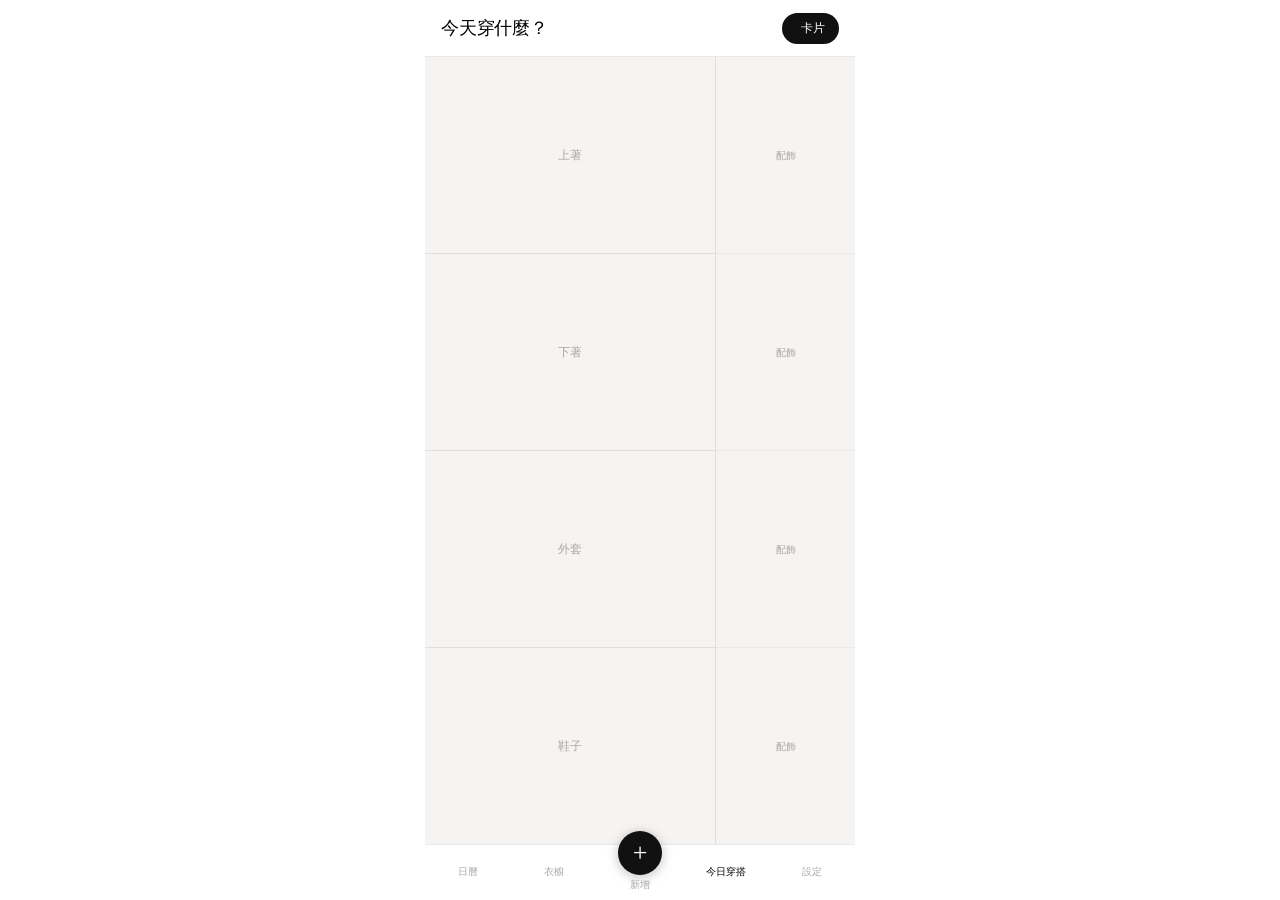
==== index.html @ 02a06970 "Add files via upload" ====
<!DOCTYPE html>
<html lang="zh-TW">
<head>
  <meta charset="UTF-8" />
  <meta name="viewport" content="width=device-width, initial-scale=1.0, maximum-scale=1.0, user-scalable=no" />
  <title>我的衣櫥</title>
  <link rel="preconnect" href="https://fonts.googleapis.com">
  <link href="https://fonts.googleapis.com/css2?family=Noto+Sans+TC:wght@400;500&display=swap" rel="stylesheet">
  <link rel="stylesheet" href="https://cdn.jsdelivr.net/npm/@tabler/icons-webfont@3.x/tabler-icons.min.css">
  <link rel="manifest" href="manifest.json">
  <meta name="apple-mobile-web-app-capable" content="yes">
  <meta name="apple-mobile-web-app-status-bar-style" content="default">
  <meta name="apple-mobile-web-app-title" content="Wardrobe">
  <link rel="apple-touch-icon" href="icon-180.png">
  <link rel="stylesheet" href="style.css">
  <link href="https://fonts.googleapis.com/css2?family=Cormorant+Garamond:ital,wght@0,300;0,400;1,300;1,400&family=Playfair+Display:wght@400;500&display=swap" rel="stylesheet">
</head>
<body>
  <div id="app">
    <div id="topbar">
      <h1 id="app-title" style="display:flex;align-items:center;gap:6px;">我的衣櫥</h1>
      <button id="card-shortcut-btn" onclick="switchTab('card')" style="background:#111;border:none;border-radius:20px;padding:7px 14px;cursor:pointer;font-size:12px;font-family:inherit;color:#fff;display:none;align-items:center;gap:5px;">
        <i class="ti ti-credit-card" style="font-size:13px;"></i>
        <span data-zh="卡片" data-en="Card">卡片</span>
      </button>

    </div>
    <div id="main">
      <div id="outfit-col">
        <div class="cat-row" id="row-top"></div>
        <div class="cat-row" id="row-bottom"></div>
        <div class="cat-row" id="row-jacket"></div>
        <div class="cat-row" id="row-shoes"></div>
      </div>
      <div id="accessory-col">
        <div class="acc-slot" id="acc-slot-0"></div>
        <div class="acc-slot" id="acc-slot-1"></div>
        <div class="acc-slot" id="acc-slot-2"></div>
        <div class="acc-slot" id="acc-slot-3"></div>
      </div>
    </div>
    <!-- Search overlay -->
    <div id="search-overlay" style="display:none;position:absolute;top:57px;left:0;right:0;bottom:0;background:var(--bg);z-index:20;flex-direction:column;">
      <div style="padding:12px 16px;border-bottom:0.5px solid var(--border);flex-shrink:0;display:flex;gap:8px;align-items:center;">
        <input id="search-input" type="text" placeholder="搜尋標籤、品牌、季節..." oninput="doSearch(this.value)"
          style="flex:1;padding:9px 14px;border-radius:10px;border:0.5px solid var(--border-strong);background:var(--surface2);color:var(--text-primary);font-size:14px;font-family:inherit;outline:none;">
        <button onclick="closeSearch()" style="background:none;border:none;font-size:14px;color:var(--text-secondary);cursor:pointer;font-family:inherit;">取消</button>
      </div>
      <div id="search-results" style="flex:1;overflow-y:auto;padding:12px;"></div>
    </div>

    <!-- Calendar view -->
    <div id="calendar-view" style="display:none;position:absolute;top:57px;left:0;right:0;bottom:0;background:var(--bg);z-index:5;overflow-y:auto;padding:16px;">
      <div id="calendar-content"></div>
    </div>

    <!-- Settings view -->
    <div id="settings-view" style="display:none;position:absolute;top:57px;left:0;right:0;bottom:0;background:var(--bg);z-index:5;overflow-y:auto;">
      <div id="settings-content"></div>
    </div>

    <!-- Card view - inside app like closet-view -->
    <div id="card-view" style="display:none;position:absolute;top:57px;left:0;right:0;bottom:0;background:var(--bg);z-index:5;flex-direction:column;overflow-y:auto;">
      <div id="card-step-pick" style="padding:16px;">
        <p style="font-size:13px;color:var(--text-secondary);margin-bottom:16px;" id="ootd-subtitle" data-zh="選擇卡片風格" data-en="Choose a card style">選擇卡片風格</p>
        <div style="display:flex;flex-direction:column;gap:10px;">
          <button class="tmpl-btn" onclick="ootdPickTemplate(1)">
            <div class="tmpl-thumb"><svg viewBox="0 0 38 48" fill="none"><rect x="1" y="1" width="36" height="30" rx="2" fill="#e8e7e5" stroke="#d3d1c7" stroke-width="0.5"/><rect x="1" y="33" width="17" height="10" rx="1" fill="#e8e7e5" stroke="#d3d1c7" stroke-width="0.5"/><rect x="20" y="33" width="17" height="10" rx="1" fill="#e8e7e5" stroke="#d3d1c7" stroke-width="0.5"/><rect x="1" y="44" width="36" height="3" rx="1" fill="#d3d1c7"/></svg></div>
            <div class="tmpl-info"><strong>Card 01 — Story</strong><span id="tmpl-desc-1" data-zh="大圖 + 四格單品 + 文字" data-en="Big photo + 4 items + text">大圖 + 四格單品 + 文字</span></div>
          </button>
          <button class="tmpl-btn" onclick="ootdPickTemplate(2)">
            <div class="tmpl-thumb"><svg viewBox="0 0 38 48" fill="none"><rect x="1" y="1" width="17" height="21" rx="2" fill="#e8e7e5" stroke="#d3d1c7" stroke-width="0.5"/><rect x="20" y="1" width="17" height="21" rx="2" fill="#e8e7e5" stroke="#d3d1c7" stroke-width="0.5"/><rect x="1" y="24" width="17" height="21" rx="2" fill="#e8e7e5" stroke="#d3d1c7" stroke-width="0.5"/><rect x="20" y="24" width="17" height="21" rx="2" fill="#e8e7e5" stroke="#d3d1c7" stroke-width="0.5"/><rect x="1" y="44" width="36" height="3" rx="1" fill="#d3d1c7"/></svg></div>
            <div class="tmpl-info"><strong>Card 02 — Grid</strong><span id="tmpl-desc-2" data-zh="四格照片 + 文字" data-en="4 photos + text">四格照片 + 文字</span></div>
          </button>
          <button class="tmpl-btn" onclick="ootdPickTemplate(3)">
            <div class="tmpl-thumb"><svg viewBox="0 0 38 48" fill="none"><rect x="1" y="1" width="15" height="10" rx="1" fill="#e8e7e5" stroke="#d3d1c7" stroke-width="0.5"/><rect x="1" y="13" width="15" height="10" rx="1" fill="#e8e7e5" stroke="#d3d1c7" stroke-width="0.5"/><rect x="1" y="25" width="15" height="10" rx="1" fill="#e8e7e5" stroke="#d3d1c7" stroke-width="0.5"/><rect x="1" y="37" width="15" height="10" rx="1" fill="#e8e7e5" stroke="#d3d1c7" stroke-width="0.5"/><rect x="18" y="1" width="19" height="46" rx="2" fill="#e8e7e5" stroke="#d3d1c7" stroke-width="0.5"/></svg></div>
            <div class="tmpl-info"><strong>Card 03 — Split</strong><span id="tmpl-desc-3" data-zh="左欄單品 + 右欄 OOTD 照" data-en="Items left + OOTD photo right">左欄單品 + 右欄 OOTD 照</span></div>
          </button>
        </div>
      </div>
      <div id="card-step-edit" style="display:none;flex:1;flex-direction:column;height:100%;">
        <div style="display:flex;align-items:center;justify-content:space-between;padding:10px 16px;border-bottom:0.5px solid var(--border);flex-shrink:0;background:var(--surface);">
          <button onclick="ootdBackToPick()" id="ootd-back-btn" style="background:none;border:0.5px solid var(--border-strong);border-radius:var(--radius);padding:6px 12px;cursor:pointer;font-size:13px;font-family:inherit;color:var(--text);" data-zh="← 返回" data-en="← Back">← 返回</button>
          <span id="ootd-edit-title" style="font-size:14px;font-weight:500;"></span>
          <button onclick="ootdSave()" id="ootd-save-btn" style="background:var(--text);color:var(--bg);border:none;border-radius:var(--radius);padding:6px 14px;cursor:pointer;font-size:13px;font-family:inherit;" data-zh="儲存" data-en="Save">儲存</button>
        </div>
        <div style="flex:1;overflow-y:auto;padding:16px;display:flex;justify-content:center;align-items:flex-start;">
          <div id="ootd-card" style="width:100%;max-width:320px;aspect-ratio:4/5;position:relative;border-radius:16px;overflow:hidden;background:#fff;box-shadow:0 2px 20px rgba(0,0,0,.12);"></div>
        </div>
      </div>
    </div>
  </div>
  <div id="bottombar">
    <button class="nav-tab" id="tab-calendar" onclick="switchTab('calendar')">
      <i class="ti ti-calendar" aria-hidden="true"></i>
      <span data-zh="日曆" data-en="Calendar">日曆</span>
    </button>
    <button class="nav-tab" id="tab-wardrobe" onclick="switchTab('wardrobe')">
      <i class="ti ti-hanger" aria-hidden="true"></i>
      <span data-zh="衣櫥" data-en="Wardrobe">衣櫥</span>
    </button>
    <button class="nav-tab nav-tab-add" id="tab-add" onclick="openUpload()">
      <div class="nav-add-circle">+</div>
      <span data-zh="新增" data-en="Add">新增</span>
    </button>
    <button class="nav-tab active" id="tab-ootd" onclick="switchTab('ootd')">
      <i class="ti ti-polaroid" aria-hidden="true"></i>
      <span data-zh="今日穿搭" data-en="OOTD">今日穿搭</span>
    </button>
    <button class="nav-tab" id="tab-settings" onclick="switchTab('settings')">
      <i class="ti ti-user-circle" aria-hidden="true"></i>
      <span data-zh="設定" data-en="Settings">設定</span>
    </button>
  </div>

  <div class="modal-back" id="upload-modal">
    <div class="modal-sheet">
      <h2>新增衣物</h2>
      <div class="upload-cats">
        <button class="upload-cat-btn" data-cat="accessory" onclick="selectCat(this)"><i class="ti ti-diamond"></i> 配飾</button>
        <button class="upload-cat-btn" data-cat="jacket" onclick="selectCat(this)"><i class="ti ti-coat"></i> 外套</button>
        <button class="upload-cat-btn" data-cat="top" onclick="selectCat(this)"><i class="ti ti-shirt"></i> 上著</button>
        <button class="upload-cat-btn" data-cat="bottom" onclick="selectCat(this)"><i class="ti ti-layout-bottombar"></i> 下著</button>
        <button class="upload-cat-btn full" data-cat="shoes" onclick="selectCat(this)"><i class="ti ti-shoe"></i> 鞋子</button>
      </div>
      <input type="file" id="file-input" accept="image/*" onchange="handleFile(event)">
      <div class="modal-actions">
        <button onclick="closeUpload()">取消</button>
        <button class="confirm-btn" onclick="triggerFile()"><i class="ti ti-upload"></i> 選擇照片</button>
      </div>
    </div>
  </div>

  <div id="card-modal">
    <div id="item-card">
      <div class="card-img-wrap">
        <button class="card-close" onclick="closeCard()" style="font-size:16px;font-weight:400;line-height:1;">&#x2715;</button>
        <img id="card-img" src="" alt="">
      </div>
      <div class="card-body">
        <div class="card-row"><span class="card-label" data-zh="分類" data-en="Category">分類</span><span class="card-val" id="cf-category" style="color:var(--text-muted);font-size:13px;">AI 辨識中...</span></div>
        <div class="card-row"><span class="card-label" data-zh="新增日期" data-en="Date Added">新增日期</span><span class="card-val" id="cf-date"></span></div>
        <div class="card-row" id="season-row">
          <span class="card-label" data-zh="季節" data-en="Season">季節</span>
          <div id="season-chips" style="display:flex;flex-wrap:wrap;gap:5px;justify-content:flex-end;flex:1;margin-left:8px;"></div>
        </div>
        <div class="card-row">
          <span class="card-label" data-zh="品牌" data-en="Brand">品牌</span>
          <button id="brand-btn" onclick="openBrandPicker()" style="font-size:14px;color:var(--text-primary);background:var(--surface2);border:0.5px solid var(--border-strong);border-radius:6px;padding:5px 10px;cursor:pointer;font-family:inherit;max-width:160px;overflow:hidden;text-overflow:ellipsis;white-space:nowrap;">
            <span id="cf-brand-val">選擇品牌</span>
          </button>
        </div>
        <div class="card-row" id="size-row">
          <span class="card-label" data-zh="尺寸" data-en="Size">尺寸</span>
          <div id="size-selector"></div>
        </div>
        <div class="card-row" id="tags-row">
          <span class="card-label" data-zh="標籤" data-en="Tags">標籤</span>
          <div id="tags-area" style="flex:1;margin-left:8px;display:flex;flex-direction:column;align-items:flex-end;gap:6px;"></div>
        </div>
      </div>
      <button class="card-save-btn" onclick="saveCard()">儲存</button>
      <button id="card-delete-btn" onclick="deleteFromCard()" style="display:none;width:100%;padding:13px;border:none;background:none;color:#d64242;font-size:14px;font-family:inherit;cursor:pointer;margin-top:4px;" data-zh="刪除衣物" data-en="Delete Item">刪除衣物</button>
    </div>
  </div>

  <div id="closet-view">
    <div id="closet-tabs"></div>
    <div id="closet-content"></div>
  </div>



  <input type="file" id="ootd-file-input" accept="image/*" style="display:none;">
  <script src="https://cdnjs.cloudflare.com/ajax/libs/html2canvas/1.4.1/html2canvas.min.js"></script>
  <script src="db.js"></script>
  <script src="app.js"></script>
  <script src="ootd.js"></script>
  <script src="calendar.js"></script>
  <script src="settings.js"></script>
</body>
</html>
---- style.css ----
*, *::before, *::after {
  box-sizing: border-box;
  margin: 0;
  padding: 0;
  -webkit-tap-highlight-color: transparent;
}

:root {
  --bg: #f5f4f2;
  --surface: #ffffff;
  --surface2: #f0efed;
  --border: rgba(0,0,0,0.09);
  --border-strong: rgba(0,0,0,0.16);
  --text: #1a1917;
  --text-secondary: #6b6a67;
  --text-muted: #a8a7a4;
  --radius: 10px;
}


}

html, body { height: 100%; width: 100%; overflow: hidden; font-family: 'Noto Sans TC', -apple-system, BlinkMacSystemFont, sans-serif; background: var(--bg); color: var(--text); }

#app { display: flex; flex-direction: column; height: calc(100dvh - 56px); max-width: 430px; margin: 0 auto; background: var(--bg); overflow: hidden; position: relative; }

#topbar { display: flex; align-items: center; justify-content: space-between; padding: 0 16px; height: 57px; box-sizing: border-box; background: var(--surface); border-bottom: 0.5px solid var(--border); flex-shrink: 0; position: relative; z-index: 20; }
#topbar h1 { font-size: 18px; font-weight: 500; letter-spacing: -0.01em; }

.tabs { display: flex; background: var(--surface2); border-radius: 20px; padding: 3px; gap: 2px; }
.tabs button { font-size: 13px; font-family: inherit; padding: 5px 14px; border-radius: 17px; border: none; background: transparent; color: var(--text-secondary); cursor: pointer; transition: all .18s; }
.tabs button.active { background: var(--surface); color: var(--text); }

#main { display: flex; flex: 1; overflow: visible; min-height: 0; clip-path: none; }
#outfit-col { flex: 1; display: flex; flex-direction: column; overflow: hidden; min-width: 0; }

.cat-row { flex: 1; display: flex; align-items: center; position: relative; border-bottom: 0.5px solid var(--border); min-height: 0; }
.cat-row:last-child { border-bottom: none; }

.slider-wrap { flex: 1; overflow: hidden; position: relative; height: 100%; }
.slider-track { display: flex; height: 100%; will-change: transform; transition: transform .3s cubic-bezier(0.25, 0.46, 0.45, 0.94); }
.slide { flex-shrink: 0; width: 100%; height: 100%; display: flex; align-items: center; justify-content: center; position: relative; }
.item-img {
  max-height: 82%;
  max-width: 82%;
  object-fit: contain;
  border-radius: 12px;
  background: var(--surface);
  box-shadow: 0 2px 12px rgba(0,0,0,0.10), 0 1px 3px rgba(0,0,0,0.06);
  padding: 6px;
}

.empty-slot { display: flex; flex-direction: column; align-items: center; gap: 5px; pointer-events: none; user-select: none; }
.empty-slot span { font-size: 14px; font-weight: 500; color: var(--text-secondary); }
.empty-slot small { font-size: 11px; color: var(--text-muted); }

.nav-btn { position: absolute; top: 50%; transform: translateY(-50%); background: var(--surface); border: 0.5px solid var(--border-strong); border-radius: 50%; width: 28px; height: 28px; display: flex; align-items: center; justify-content: center; cursor: pointer; z-index: 2; color: var(--text); font-size: 14px; }
.nav-btn.left { left: 5px; } .nav-btn.right { right: 5px; }
.nav-btn:active { opacity: .6; }
.nav-btn.hidden { opacity: 0; pointer-events: none; }

.dot-row { position: absolute; bottom: 5px; left: 50%; transform: translateX(-50%); display: flex; gap: 4px; }
.dot { width: 5px; height: 5px; border-radius: 50%; background: var(--border-strong); transition: background .18s; }
.dot.active { background: var(--text); }

.delete-btn { position: absolute; top: 6px; right: 6px; background: var(--surface); border: 0.5px solid var(--border); border-radius: 50%; width: 26px; height: 26px; display: flex; align-items: center; justify-content: center; cursor: pointer; color: var(--text-secondary); font-size: 13px; opacity: 0; transition: opacity .15s; }
.slide:hover .delete-btn { opacity: 1; }
@media (hover: none) { .delete-btn { opacity: 0.7; } }

/* ── Accessory column ── */
#accessory-col { width: 33vw; max-width: 140px; display: flex; flex-direction: column; border-left: 0.5px solid var(--border); flex-shrink: 0; overflow: hidden; }
.acc-slot { flex: 1; position: relative; display: flex; align-items: center; justify-content: center; overflow: hidden; min-height: 0; }
.acc-slot + .acc-slot { border-top: 0.5px solid rgba(0,0,0,0.04); }
.acc-slot img {
  max-width: 82%;
  max-height: 82%;
  object-fit: contain;
  border-radius: 8px;
  background: var(--surface);
  box-shadow: 0 2px 8px rgba(0,0,0,0.09), 0 1px 2px rgba(0,0,0,0.05);
  padding: 4px;
}
.acc-slot.browse { cursor: pointer; }
.acc-slot .acc-empty { font-size: 10px; color: var(--text-muted); text-align: center; line-height: 1.5; padding: 4px; user-select: none; }
.acc-slot .acc-del { position: absolute; top: 3px; right: 3px; background: rgba(0,0,0,.45); border: none; border-radius: 50%; width: 22px; height: 22px; display: flex; align-items: center; justify-content: center; cursor: pointer; color: #fff; font-size: 11px; z-index: 10; }
.acc-browse-track { display: flex; height: 100%; width: 100%; transition: transform .3s cubic-bezier(0.25, 0.46, 0.45, 0.94); }
.acc-browse-slide { flex-shrink: 0; width: 100%; height: 100%; display: flex; align-items: center; justify-content: center; }
.acc-dots { position: absolute; bottom: 3px; left: 50%; transform: translateX(-50%); display: flex; gap: 3px; }
.acc-dot { width: 4px; height: 4px; border-radius: 50%; background: rgba(0,0,0,0.18); transition: all .18s; }
.acc-dot.active { background: #111111; width: 5px; height: 5px; }

#bottombar { background: var(--surface); border-top: 0.5px solid var(--border); padding: 10px 16px 10px; display: flex; justify-content: flex-end; align-items: center; flex-shrink: 0; }
#bottombar .upload-btn { font-size: 13px; font-family: inherit; padding: 8px 16px; border-radius: var(--radius); border: none; background: var(--text); color: var(--bg); cursor: pointer; display: flex; align-items: center; gap: 6px; }
#bottombar .upload-btn:active { opacity: .7; }

.processing-overlay { position: absolute; inset: 0; background: rgba(0,0,0,.3); display: flex; align-items: center; justify-content: center; z-index: 5; }
.processing-overlay span { color: #fff; font-size: 13px; background: rgba(0,0,0,.65); padding: 7px 16px; border-radius: 20px; }

/* ── Cat select modal ── */
.modal-back { position: fixed; inset: 0; background: rgba(0,0,0,.45); display: flex; align-items: flex-end; z-index: 200; opacity: 0; pointer-events: none; transition: opacity .2s; }
.modal-back.open { opacity: 1; pointer-events: all; }
.modal-sheet { background: var(--surface); border-radius: 20px 20px 0 0; width: 100%; padding: 20px 16px; padding-bottom: max(24px, env(safe-area-inset-bottom)); transform: translateY(16px); transition: transform .2s; }
.modal-back.open .modal-sheet { transform: translateY(0); }
.modal-sheet h2 { font-size: 16px; font-weight: 500; margin-bottom: 16px; }
.upload-cats { display: grid; grid-template-columns: 1fr 1fr; gap: 8px; margin-bottom: 16px; }
.upload-cat-btn { padding: 11px 10px; border-radius: var(--radius); border: 0.5px solid var(--border-strong); background: transparent; color: var(--text); font-size: 14px; font-family: inherit; cursor: pointer; text-align: left; display: flex; align-items: center; gap: 8px; transition: all .15s; }
.upload-cat-btn.full { grid-column: span 2; }
.upload-cat-btn.selected { border-color: var(--text); background: var(--surface2); }
.modal-actions { display: flex; gap: 8px; }
.modal-actions button { flex: 1; padding: 11px; border-radius: var(--radius); border: 0.5px solid var(--border-strong); font-size: 14px; font-family: inherit; cursor: pointer; background: transparent; color: var(--text); }
.modal-actions .confirm-btn { background: var(--text); color: var(--bg); border-color: transparent; display: flex; align-items: center; justify-content: center; gap: 6px; }
#file-input { display: none; }

/* ── Item card modal ── */
#card-modal { position: fixed; inset: 0; background: rgba(0,0,0,.5); display: flex; align-items: center; justify-content: center; z-index: 200; opacity: 0; pointer-events: none; transition: opacity .2s; padding: 20px; }
#card-modal.open { opacity: 1; pointer-events: all; }
#item-card { background: var(--surface); border-radius: 16px; width: 100%; max-height: 85dvh; overflow-y: auto; display: flex; flex-direction: column; }
.card-img-wrap { width: 100%; flex-shrink: 0; height: 220px; background: var(--surface2); border-radius: 16px 16px 0 0; display: flex; align-items: center; justify-content: center; overflow: hidden; position: relative; }
.card-img-wrap img { max-height: 95%; max-width: 95%; object-fit: contain; }
.card-close { position: absolute; top: 10px; right: 10px; background: rgba(0,0,0,.35); border: none; border-radius: 50%; width: 28px; height: 28px; display: flex; align-items: center; justify-content: center; cursor: pointer; color: #fff; font-size: 14px; }
.card-body { padding: 4px 16px; }
.card-row { display: flex; align-items: center; justify-content: space-between; padding: 13px 0; border-bottom: 0.5px solid var(--border); }
.card-row:last-child { border-bottom: none; }
.card-label { font-size: 14px; color: var(--text-secondary); flex-shrink: 0; }
.card-val { font-size: 14px; color: var(--text); text-align: right; }
.card-input { font-size: 14px; color: var(--text); text-align: right; flex: 1; margin-left: 12px; border: none; background: transparent; outline: none; font-family: inherit; }
.card-input::placeholder { color: var(--text-muted); }
.card-select-wrap { position: relative; display: flex; align-items: center; justify-content: flex-end; flex: 1; margin-left: 12px; }
.card-select-btn { font-size: 14px; color: var(--text); background: var(--surface2); border: 0.5px solid var(--border-strong); border-radius: 6px; padding: 5px 10px; cursor: pointer; font-family: inherit; display: flex; align-items: center; gap: 5px; }
.card-dropdown { position: fixed; background: var(--surface); border: 0.5px solid var(--border-strong); border-radius: 10px; overflow-y: auto; max-height: 220px; z-index: 300; min-width: 140px; display: none; box-shadow: 0 4px 16px rgba(0,0,0,.15); overscroll-behavior: contain; -webkit-overflow-scrolling: touch; }
.card-dropdown.show { display: block; }
.card-dropdown button { display: block; width: 100%; padding: 11px 14px; font-size: 14px; font-family: inherit; text-align: left; border: none; background: transparent; color: var(--text); cursor: pointer; }
.card-dropdown button:hover { background: var(--surface2); }
.card-save-btn { margin: 12px 16px 16px; padding: 13px; border-radius: var(--radius); border: none; background: var(--text); color: var(--bg); font-size: 14px; font-family: inherit; cursor: pointer; }
.card-save-btn:active { opacity: .7; }

/* ── Closet view ── */

.closet-section { margin-bottom: 20px; }
.closet-section h3 { font-size: 12px; font-weight: 500; color: var(--text-secondary); letter-spacing: .05em; margin-bottom: 10px; }
.closet-grid { display: grid; grid-template-columns: repeat(3, 1fr); gap: 8px; }
.closet-item { aspect-ratio: 1; border-radius: var(--radius); overflow: visible; background: var(--surface); border: 0.5px solid var(--border); position: relative; cursor: pointer; }
.closet-item img { width: 100%; height: 100%; object-fit: contain; padding: 6px; border-radius: var(--radius); }
.closet-item .del { position: absolute; top: 4px; right: 4px; background: rgba(0,0,0,.55); border: none; border-radius: 50%; width: 22px; height: 22px; display: flex; align-items: center; justify-content: center; cursor: pointer; color: #fff; font-size: 11px; opacity: 0; transition: opacity .15s; }
.closet-item:hover .del { opacity: 1; }
@media (hover: none) { .closet-item .del { opacity: 0.8; } }
.closet-empty { font-size: 13px; color: var(--text-muted); }

/* ── Three-dot menu ── */
.item-menu-wrap { position: absolute; top: 6px; right: 6px; z-index: 20; }
.item-menu-btn { width: 28px; height: 28px; border-radius: 50%; background: rgba(0,0,0,.40); border: none; display: flex; align-items: center; justify-content: center; cursor: pointer; color: #fff; font-size: 11px; letter-spacing: 1px; padding: 0; }
.item-menu-btn:active { opacity: .7; }
.item-dropdown { position: absolute; top: 30px; right: 0; background: var(--surface); border: 0.5px solid var(--border-strong); border-radius: 10px; overflow: hidden; min-width: 130px; display: none; box-shadow: 0 4px 16px rgba(0,0,0,.14); }
.item-dropdown.show { display: block; }
.item-dropdown button { display: flex; align-items: center; gap: 8px; width: 100%; padding: 11px 14px; font-size: 14px; font-family: inherit; border: none; background: transparent; color: var(--text); cursor: pointer; text-align: left; }
.item-dropdown button:hover { background: var(--surface2); }
.item-dropdown hr { border: none; border-top: 0.5px solid var(--border); margin: 0; }
.item-dropdown .del-opt { color: #d64242; }
.item-dropdown .del-opt:hover { background: #fff0f0; }

/* ── Closet tabs ── */
#closet-view { display: none; position: absolute; top: 57px; left: 0; right: 0; bottom: 0; background: var(--bg); z-index: 5; flex-direction: column; overflow-y: auto; }
#closet-tabs { display: flex; gap: 6px; padding: 10px 12px; overflow-x: auto; flex-shrink: 0; border-bottom: 0.5px solid var(--border); background: var(--surface); }
#closet-tabs::-webkit-scrollbar { display: none; }
.closet-tab { padding: 6px 14px; border-radius: 20px; border: 0.5px solid var(--border-strong); background: transparent; color: var(--text-secondary); font-size: 13px; font-family: inherit; cursor: pointer; white-space: nowrap; flex-shrink: 0; transition: all .15s; }
.closet-tab.active { background: var(--text); color: var(--bg); border-color: transparent; }
#closet-content { flex: 1; overflow-y: visible; padding: 12px; padding-bottom: 20px; }
.closet-cat-label { font-size: 12px; font-weight: 500; color: var(--text-secondary); letter-spacing: .05em; margin: 0 0 8px; }
.closet-grid { display: grid; grid-template-columns: repeat(3, 1fr); gap: 8px; margin-bottom: 16px; }
.closet-item { aspect-ratio: 1; border-radius: var(--radius); overflow: visible; background: var(--surface); border: 0.5px solid var(--border); position: relative; cursor: pointer; }
.closet-item img { width: 100%; height: 100%; object-fit: contain; padding: 6px; border-radius: var(--radius); }
.closet-item .del { position: absolute; top: 4px; right: 4px; background: rgba(0,0,0,.55); border: none; border-radius: 50%; width: 22px; height: 22px; display: flex; align-items: center; justify-content: center; cursor: pointer; color: #fff; font-size: 11px; opacity: 0; transition: opacity .15s; }
.closet-item:hover .del { opacity: 1; }
@media (hover: none) { .closet-item .del { opacity: 0.8; } }
.closet-empty { font-size: 14px; color: var(--text-muted); padding: 30px 0; text-align: center; }

/* ── Settings ── */
.settings-row { display: flex; align-items: center; justify-content: space-between; padding: 16px 0; border-bottom: 0.5px solid var(--border); }
.settings-label { display: flex; align-items: center; gap: 10px; font-size: 15px; color: var(--text); }

/* Toggle switch */
.toggle-btn { width: 51px; height: 31px; border-radius: 16px; border: none; background: #dedad4; cursor: pointer; position: relative; transition: background .25s; padding: 0; flex-shrink: 0; display: inline-block; vertical-align: middle; }
.toggle-btn.on { background: #111111; }
.toggle-btn::before { content: ''; position: absolute; top: 3px; left: 3px; width: 25px; height: 25px; border-radius: 50%; background: #ffffff; box-shadow: 0 2px 5px rgba(0,0,0,.3); transition: transform .25s cubic-bezier(.4,0,.2,1); }
.toggle-btn.on::before { transform: translateX(20px); }
.toggle-knob { display: none; }
 }

/* Lang buttons */
.lang-switcher { display: flex; border: 1.5px solid #111; border-radius: 100px; overflow: hidden; }
.lang-btn { padding: 7px 20px; border: none; background: transparent; color: #111; font-size: 13px; font-family: inherit; cursor: pointer; transition: background .15s, color .15s; border-radius: 0; }
.lang-btn.active { background: #111; color: #fff; border-radius: 100px; }




/* ── Center category label ── */
.cat-center-label {
  position: absolute;
  top: 50%;
  left: 50%;
  transform: translate(-50%, -50%);
  font-size: 12px;
  color: var(--text-muted);
  pointer-events: none;
  z-index: 0;
  user-select: none;
  letter-spacing: 0.04em;
}

/* ── OOTD ── */
.ootd-btn { background: transparent; border: 0.5px solid var(--border-strong); border-radius: var(--radius); padding: 8px 12px; cursor: pointer; color: var(--text); font-size: 18px; display: flex; align-items: center; }
.ootd-btn:active { opacity: .7; }
.tmpl-btn { display: flex; align-items: center; gap: 12px; padding: 12px 14px; border-radius: 12px; border: 0.5px solid var(--border-strong); background: var(--surface); cursor: pointer; text-align: left; width: 100%; transition: border-color .15s; }
.tmpl-btn:hover { border-color: var(--text); }
.tmpl-thumb { width: 40px; height: 50px; border-radius: 6px; background: var(--surface2); border: 0.5px solid var(--border); flex-shrink: 0; display: flex; align-items: center; justify-content: center; overflow: hidden; }
.tmpl-info strong { font-size: 14px; font-weight: 500; color: var(--text); display: block; margin-bottom: 2px; }
.tmpl-info span { font-size: 12px; color: var(--text-secondary); }

/* ── Bottom nav tabs ── */
#bottombar { background: var(--surface); border-top: 0.5px solid var(--border); padding: 6px 0 10px; display: flex; align-items: center; justify-content: space-evenly; position: fixed; bottom: 0; left: 0; right: 0; height: 56px; z-index: 150; max-width: 430px; margin: 0 auto; }
.nav-tab { flex: 1; display: flex; flex-direction: column; align-items: center; gap: 3px; background: none; border: none; cursor: pointer; color: var(--text-muted); padding: 4px 0; font-family: inherit; transition: color .15s; }
.nav-tab i { font-size: 22px; }
.nav-tab span { font-size: 10px; letter-spacing: .01em; }
.nav-tab.active { color: var(--text-primary); }
.nav-tab-center { width: 48px; height: 48px; border-radius: 50%; background: var(--text-primary); border: none; cursor: pointer; color: var(--bg); display: flex; align-items: center; justify-content: center; font-size: 22px; flex-shrink: 0; margin-top: -8px; box-shadow: 0 2px 10px rgba(0,0,0,.15); }
.nav-tab-center:active { opacity: .8; }

/* ── 5-tab bottombar ── */
.nav-tab-center { flex: 1; display: flex; flex-direction: column; align-items: center; gap: 3px; background: none; border: none; cursor: pointer; color: var(--text-muted); padding: 0 0 4px; font-family: inherit; }
.nav-center-circle { width: 44px; height: 44px; border-radius: 50%; background: var(--text-primary); color: var(--bg); display: flex; align-items: center; justify-content: center; font-size: 24px; font-weight: 300; margin-top: -14px; box-shadow: 0 2px 10px rgba(0,0,0,.18); line-height: 1; }
.nav-tab-center span { font-size: 10px; color: var(--text-muted); }
.nav-tab-center.active span { color: var(--text-primary); }

/* ── Settings page ── */
.settings-section-label { font-size:11px;color:var(--text-muted);letter-spacing:.06em;text-transform:uppercase;padding:18px 0 6px; }

/* ── Season chips ── */
.season-chip { padding:4px 10px; border-radius:20px; border:0.5px solid var(--border-strong); background:transparent; color:var(--text-secondary); font-size:12px; font-family:inherit; cursor:pointer; transition:all .15s; white-space:nowrap; }
.season-chip.active { background:var(--text-primary); color:var(--bg); border-color:transparent; }

/* ── Size selector ── */
.size-btn { padding:5px 10px; border-radius:6px; border:0.5px solid var(--border-strong); background:transparent; color:var(--text-secondary); font-size:13px; font-family:inherit; cursor:pointer; transition:all .15s; }
.size-btn.active { background:var(--text-primary); color:var(--bg); border-color:transparent; }
.size-system-btn { padding:4px 8px; border-radius:6px; border:0.5px solid var(--border-strong); background:transparent; color:var(--text-secondary); font-size:11px; font-family:inherit; cursor:pointer; }
.size-system-btn.active { background:var(--surface2); color:var(--text-primary); }

/* ── Add tab center button ── */
.nav-tab-add { flex: 1; display: flex; flex-direction: column; align-items: center; gap: 3px; background: none; border: none; cursor: pointer; padding: 0 0 4px; font-family: inherit; }
.nav-add-circle { width: 44px; height: 44px; border-radius: 50%; background: #111111; color: #ffffff; display: flex; align-items: center; justify-content: center; font-size: 26px; font-weight: 300; margin-top: -14px; box-shadow: 0 2px 12px rgba(0,0,0,.25); line-height: 1; flex-shrink: 0; }
.nav-tab-add span { font-size: 10px; color: var(--text-muted); letter-spacing: .01em; }
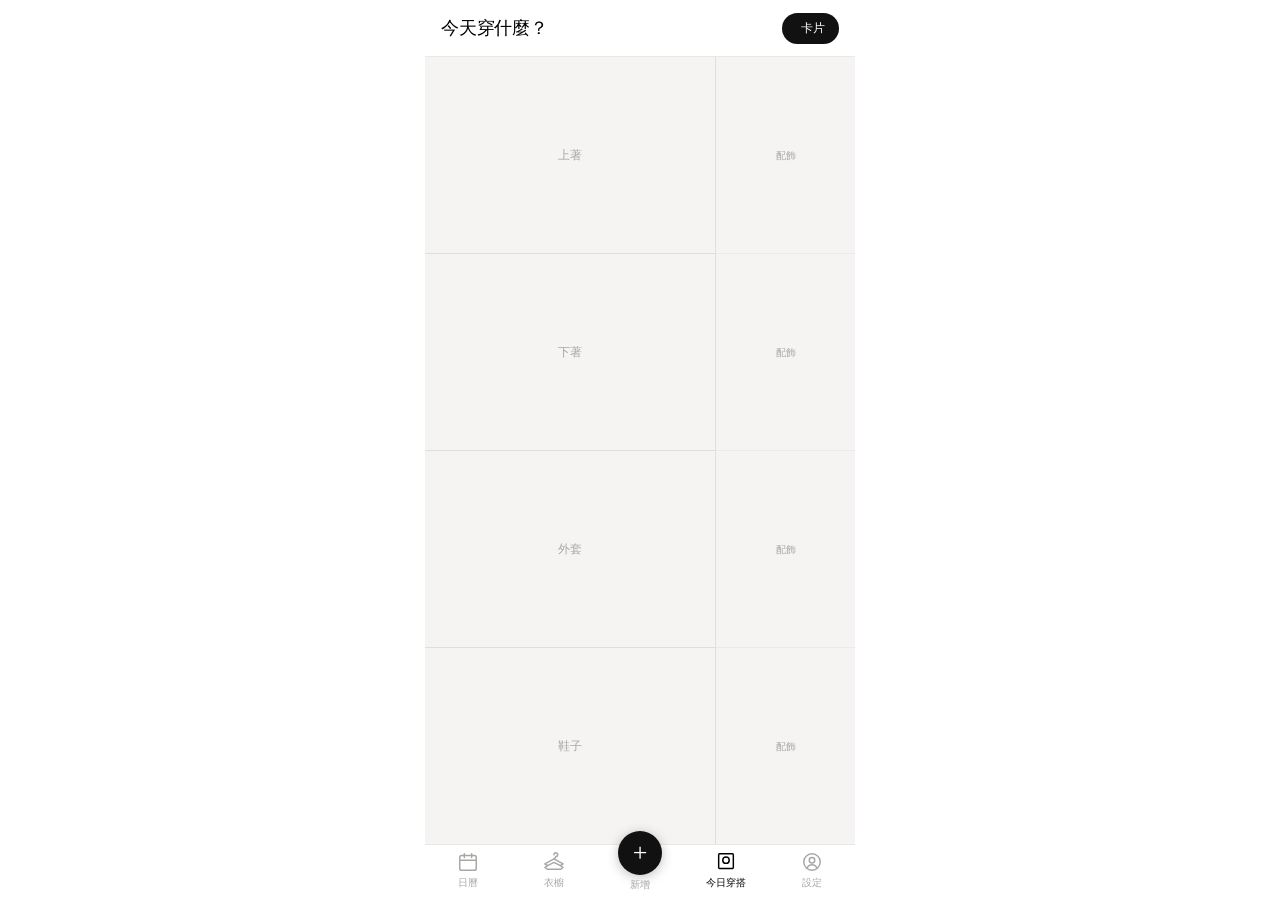
==== commit 62bf4f5d: "Add files via upload" ====
--- a/index.html
+++ b/index.html
@@ -92,11 +92,11 @@
   </div>
   <div id="bottombar">
     <button class="nav-tab" id="tab-calendar" onclick="switchTab('calendar')">
-      <i class="ti ti-calendar" aria-hidden="true"></i>
+      <svg width="22" height="22" viewBox="0 0 24 24" fill="none" stroke="currentColor" stroke-width="1.6" stroke-linecap="round" stroke-linejoin="round" aria-hidden="true"><rect x="3" y="5" width="18" height="16" rx="2"></rect><line x1="3" y1="10" x2="21" y2="10"></line><line x1="8" y1="3" x2="8" y2="7"></line><line x1="16" y1="3" x2="16" y2="7"></line></svg>
       <span data-zh="日曆" data-en="Calendar">日曆</span>
     </button>
     <button class="nav-tab" id="tab-wardrobe" onclick="switchTab('wardrobe')">
-      <i class="ti ti-hanger" aria-hidden="true"></i>
+      <svg width="22" height="22" viewBox="0 0 24 24" fill="none" stroke="currentColor" stroke-width="1.6" stroke-linecap="round" stroke-linejoin="round" aria-hidden="true"><path d="M12 4a2 2 0 1 1 2 2c-.3 1.5-1.5 2.3-2 2.6"></path><path d="M12 8.6 2 14l3 2 7-3.6 7 3.6 3-2-10-5.4Z"></path><path d="M5 16l-3 2 3 2h14l3-2-3-2"></path></svg>
       <span data-zh="衣櫥" data-en="Wardrobe">衣櫥</span>
     </button>
     <button class="nav-tab nav-tab-add" id="tab-add" onclick="openUpload()">
@@ -104,11 +104,11 @@
       <span data-zh="新增" data-en="Add">新增</span>
     </button>
     <button class="nav-tab active" id="tab-ootd" onclick="switchTab('ootd')">
-      <i class="ti ti-polaroid" aria-hidden="true"></i>
+      <svg width="22" height="22" viewBox="0 0 24 24" fill="none" stroke="currentColor" stroke-width="1.6" stroke-linecap="round" stroke-linejoin="round" aria-hidden="true"><rect x="4" y="3" width="16" height="16" rx="1"></rect><circle cx="12" cy="10" r="3.5"></circle></svg>
       <span data-zh="今日穿搭" data-en="OOTD">今日穿搭</span>
     </button>
     <button class="nav-tab" id="tab-settings" onclick="switchTab('settings')">
-      <i class="ti ti-user-circle" aria-hidden="true"></i>
+      <svg width="22" height="22" viewBox="0 0 24 24" fill="none" stroke="currentColor" stroke-width="1.6" stroke-linecap="round" stroke-linejoin="round" aria-hidden="true"><circle cx="12" cy="12" r="9"></circle><circle cx="12" cy="10" r="3"></circle><path d="M6.5 19c1-2.5 3-4 5.5-4s4.5 1.5 5.5 4"></path></svg>
       <span data-zh="設定" data-en="Settings">設定</span>
     </button>
   </div>
--- a/style.css
+++ b/style.css
@@ -53,6 +53,7 @@
 .empty-slot { display: flex; flex-direction: column; align-items: center; gap: 5px; pointer-events: none; user-select: none; }
 .empty-slot span { font-size: 14px; font-weight: 500; color: var(--text-secondary); }
 .empty-slot small { font-size: 11px; color: var(--text-muted); }
+.no-jacket-label { width: 100%; height: 100%; display: flex; align-items: center; justify-content: center; font-size: 13px; color: var(--text-muted); text-align: center; padding: 0 16px; }
 
 .nav-btn { position: absolute; top: 50%; transform: translateY(-50%); background: var(--surface); border: 0.5px solid var(--border-strong); border-radius: 50%; width: 28px; height: 28px; display: flex; align-items: center; justify-content: center; cursor: pointer; z-index: 2; color: var(--text); font-size: 14px; }
 .nav-btn.left { left: 5px; } .nav-btn.right { right: 5px; }
@@ -159,7 +160,7 @@
 .item-dropdown .del-opt:hover { background: #fff0f0; }
 
 /* ── Closet tabs ── */
-#closet-view { display: none; position: absolute; top: 57px; left: 0; right: 0; bottom: 0; background: var(--bg); z-index: 5; flex-direction: column; overflow-y: auto; }
+#closet-view { display: none; position: absolute; top: 57px; left: 0; right: 0; bottom: 0; background: var(--bg); z-index: 5; flex-direction: column; overflow-y: auto; -webkit-overflow-scrolling: touch; touch-action: pan-y; }
 #closet-tabs { display: flex; gap: 6px; padding: 10px 12px; overflow-x: auto; flex-shrink: 0; border-bottom: 0.5px solid var(--border); background: var(--surface); }
 #closet-tabs::-webkit-scrollbar { display: none; }
 .closet-tab { padding: 6px 14px; border-radius: 20px; border: 0.5px solid var(--border-strong); background: transparent; color: var(--text-secondary); font-size: 13px; font-family: inherit; cursor: pointer; white-space: nowrap; flex-shrink: 0; transition: all .15s; }
@@ -241,9 +242,9 @@
 
 /* ── Size selector ── */
 .size-btn { padding:5px 10px; border-radius:6px; border:0.5px solid var(--border-strong); background:transparent; color:var(--text-secondary); font-size:13px; font-family:inherit; cursor:pointer; transition:all .15s; }
-.size-btn.active { background:var(--text-primary); color:var(--bg); border-color:transparent; }
+.size-btn.active { background:#111111; color:#ffffff; border-color:#111111; font-weight:500; }
 .size-system-btn { padding:4px 8px; border-radius:6px; border:0.5px solid var(--border-strong); background:transparent; color:var(--text-secondary); font-size:11px; font-family:inherit; cursor:pointer; }
-.size-system-btn.active { background:var(--surface2); color:var(--text-primary); }
+.size-system-btn.active { background:#111111; color:#ffffff; border-color:#111111; }
 
 /* ── Add tab center button ── */
 .nav-tab-add { flex: 1; display: flex; flex-direction: column; align-items: center; gap: 3px; background: none; border: none; cursor: pointer; padding: 0 0 4px; font-family: inherit; }
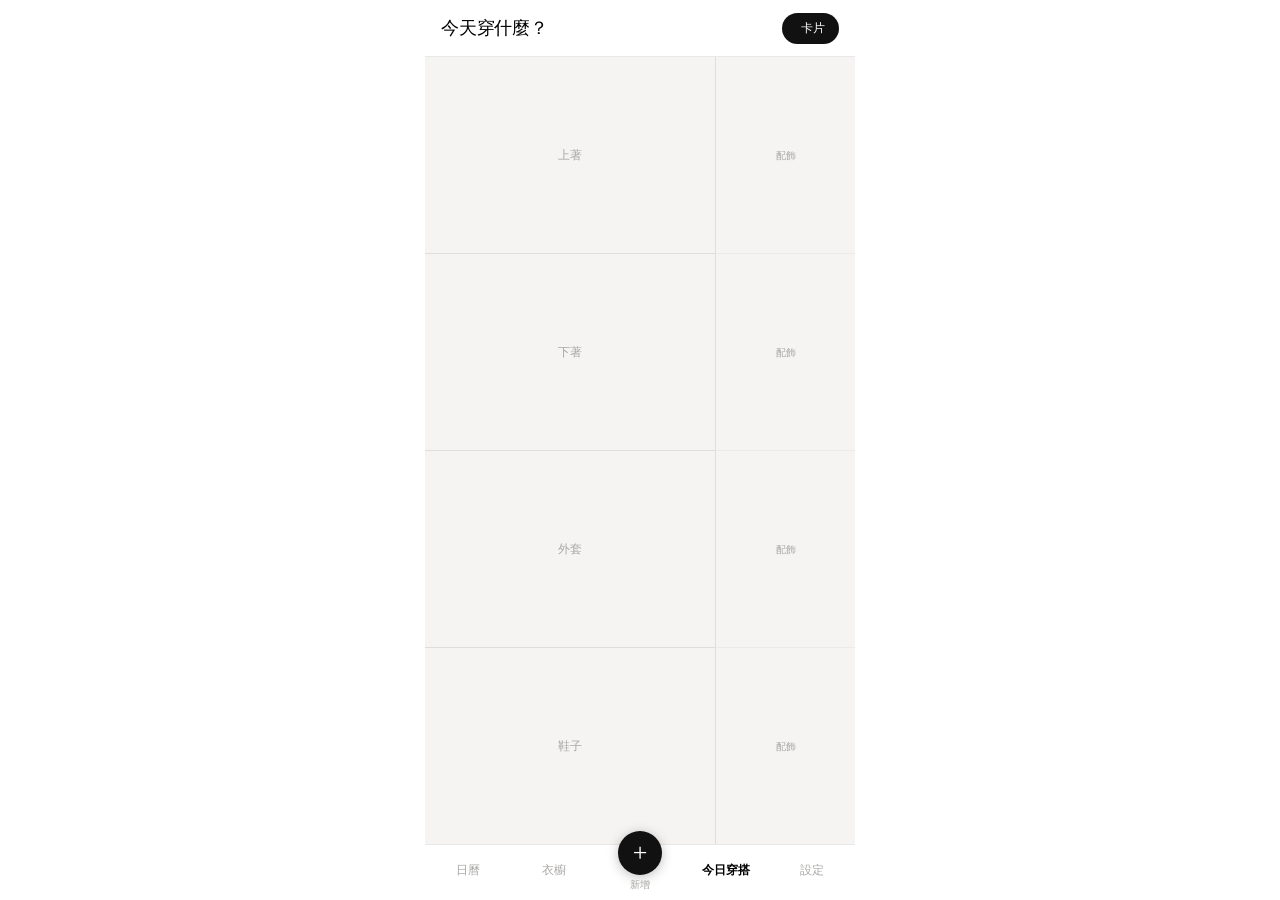
==== commit 02ffd105: "Add files via upload" ====
--- a/index.html
+++ b/index.html
@@ -92,11 +92,9 @@
   </div>
   <div id="bottombar">
     <button class="nav-tab" id="tab-calendar" onclick="switchTab('calendar')">
-      <svg width="22" height="22" viewBox="0 0 24 24" fill="none" stroke="currentColor" stroke-width="1.6" stroke-linecap="round" stroke-linejoin="round" aria-hidden="true"><rect x="3" y="5" width="18" height="16" rx="2"></rect><line x1="3" y1="10" x2="21" y2="10"></line><line x1="8" y1="3" x2="8" y2="7"></line><line x1="16" y1="3" x2="16" y2="7"></line></svg>
       <span data-zh="日曆" data-en="Calendar">日曆</span>
     </button>
     <button class="nav-tab" id="tab-wardrobe" onclick="switchTab('wardrobe')">
-      <svg width="22" height="22" viewBox="0 0 24 24" fill="none" stroke="currentColor" stroke-width="1.6" stroke-linecap="round" stroke-linejoin="round" aria-hidden="true"><path d="M12 4a2 2 0 1 1 2 2c-.3 1.5-1.5 2.3-2 2.6"></path><path d="M12 8.6 2 14l3 2 7-3.6 7 3.6 3-2-10-5.4Z"></path><path d="M5 16l-3 2 3 2h14l3-2-3-2"></path></svg>
       <span data-zh="衣櫥" data-en="Wardrobe">衣櫥</span>
     </button>
     <button class="nav-tab nav-tab-add" id="tab-add" onclick="openUpload()">
@@ -104,11 +102,9 @@
       <span data-zh="新增" data-en="Add">新增</span>
     </button>
     <button class="nav-tab active" id="tab-ootd" onclick="switchTab('ootd')">
-      <svg width="22" height="22" viewBox="0 0 24 24" fill="none" stroke="currentColor" stroke-width="1.6" stroke-linecap="round" stroke-linejoin="round" aria-hidden="true"><rect x="4" y="3" width="16" height="16" rx="1"></rect><circle cx="12" cy="10" r="3.5"></circle></svg>
       <span data-zh="今日穿搭" data-en="OOTD">今日穿搭</span>
     </button>
     <button class="nav-tab" id="tab-settings" onclick="switchTab('settings')">
-      <svg width="22" height="22" viewBox="0 0 24 24" fill="none" stroke="currentColor" stroke-width="1.6" stroke-linecap="round" stroke-linejoin="round" aria-hidden="true"><circle cx="12" cy="12" r="9"></circle><circle cx="12" cy="10" r="3"></circle><path d="M6.5 19c1-2.5 3-4 5.5-4s4.5 1.5 5.5 4"></path></svg>
       <span data-zh="設定" data-en="Settings">設定</span>
     </button>
   </div>
--- a/style.css
+++ b/style.css
@@ -53,7 +53,19 @@
 .empty-slot { display: flex; flex-direction: column; align-items: center; gap: 5px; pointer-events: none; user-select: none; }
 .empty-slot span { font-size: 14px; font-weight: 500; color: var(--text-secondary); }
 .empty-slot small { font-size: 11px; color: var(--text-muted); }
-.no-jacket-label { width: 100%; height: 100%; display: flex; align-items: center; justify-content: center; font-size: 13px; color: var(--text-muted); text-align: center; padding: 0 16px; }
+.no-jacket-card {
+  width: 82%;
+  height: 82%;
+  display: flex;
+  align-items: center;
+  justify-content: center;
+  border-radius: 12px;
+  background: var(--surface);
+  box-shadow: 0 2px 12px rgba(0,0,0,0.10), 0 1px 3px rgba(0,0,0,0.06);
+  text-align: center;
+  padding: 0 16px;
+}
+.no-jacket-card span { font-size: 14px; color: var(--text-secondary); font-weight: 500; }
 
 .nav-btn { position: absolute; top: 50%; transform: translateY(-50%); background: var(--surface); border: 0.5px solid var(--border-strong); border-radius: 50%; width: 28px; height: 28px; display: flex; align-items: center; justify-content: center; cursor: pointer; z-index: 2; color: var(--text); font-size: 14px; }
 .nav-btn.left { left: 5px; } .nav-btn.right { right: 5px; }
@@ -220,9 +232,9 @@
 
 /* ── Bottom nav tabs ── */
 #bottombar { background: var(--surface); border-top: 0.5px solid var(--border); padding: 6px 0 10px; display: flex; align-items: center; justify-content: space-evenly; position: fixed; bottom: 0; left: 0; right: 0; height: 56px; z-index: 150; max-width: 430px; margin: 0 auto; }
-.nav-tab { flex: 1; display: flex; flex-direction: column; align-items: center; gap: 3px; background: none; border: none; cursor: pointer; color: var(--text-muted); padding: 4px 0; font-family: inherit; transition: color .15s; }
-.nav-tab i { font-size: 22px; }
-.nav-tab span { font-size: 10px; letter-spacing: .01em; }
+.nav-tab { flex: 1; display: flex; flex-direction: column; align-items: center; justify-content: center; gap: 3px; background: none; border: none; cursor: pointer; color: var(--text-muted); padding: 8px 0; font-family: inherit; transition: color .15s; }
+.nav-tab.active { color: var(--text-primary); font-weight: 600; }
+.nav-tab span { font-size: 12px; letter-spacing: .01em; }
 .nav-tab.active { color: var(--text-primary); }
 .nav-tab-center { width: 48px; height: 48px; border-radius: 50%; background: var(--text-primary); border: none; cursor: pointer; color: var(--bg); display: flex; align-items: center; justify-content: center; font-size: 22px; flex-shrink: 0; margin-top: -8px; box-shadow: 0 2px 10px rgba(0,0,0,.15); }
 .nav-tab-center:active { opacity: .8; }
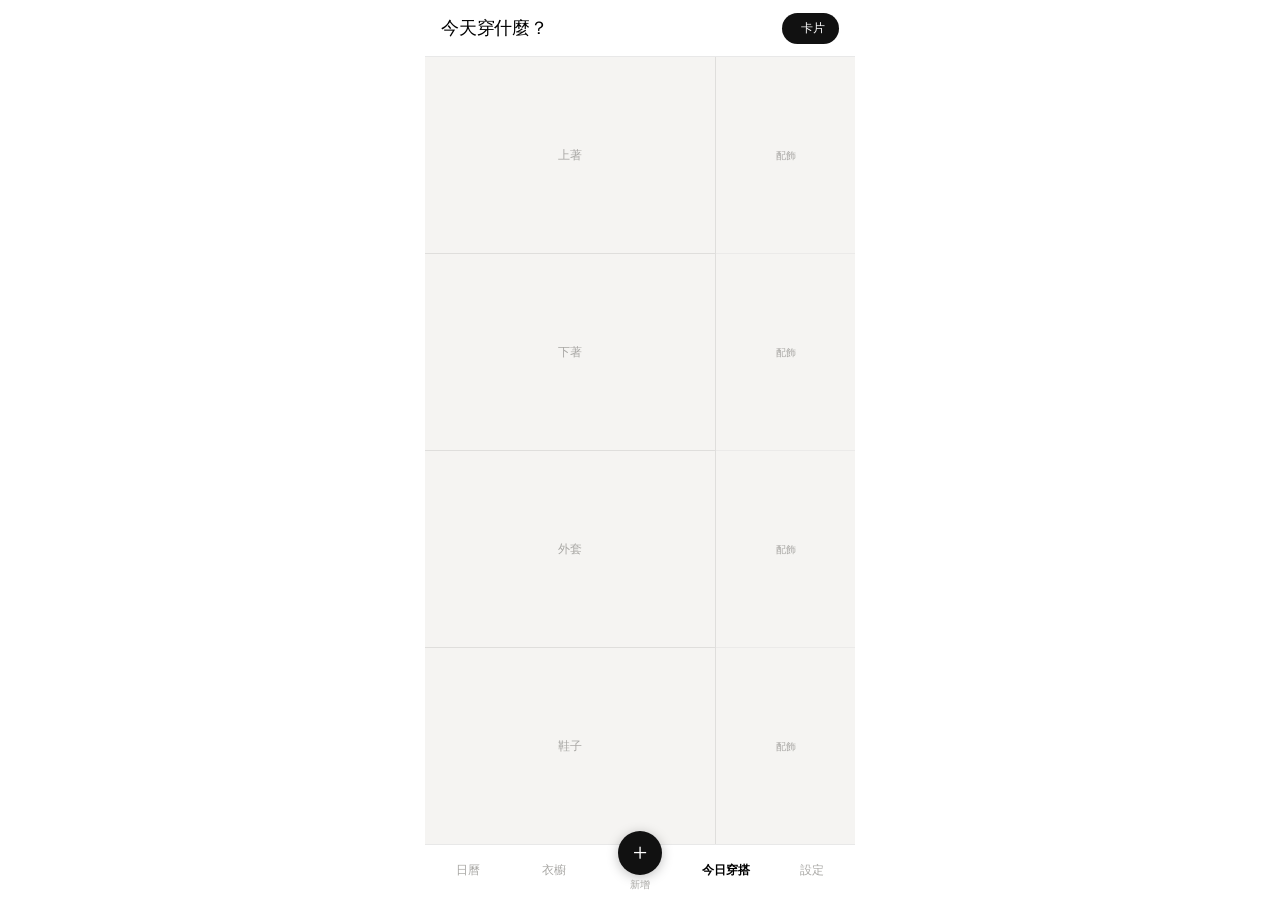
==== commit 5a355c0f: "Add files via upload" ====
--- a/index.html
+++ b/index.html
@@ -61,7 +61,12 @@
 
     <!-- Card view - inside app like closet-view -->
     <div id="card-view" style="display:none;position:absolute;top:57px;left:0;right:0;bottom:0;background:var(--bg);z-index:5;flex-direction:column;overflow-y:auto;">
-      <div id="card-step-pick" style="padding:16px;">
+      <div id="card-step-pick" style="padding:0;">
+        <div style="display:flex;align-items:center;gap:8px;padding:10px 16px;border-bottom:0.5px solid var(--border);background:var(--surface);">
+          <button onclick="closeOOTD()" style="background:none;border:none;cursor:pointer;font-size:18px;color:var(--text);padding:0;display:flex;align-items:center;">←</button>
+          <span style="font-size:14px;font-weight:500;color:var(--text);" data-zh="穿搭卡片" data-en="Style Card">穿搭卡片</span>
+        </div>
+        <div style="padding:16px;">
         <p style="font-size:13px;color:var(--text-secondary);margin-bottom:16px;" id="ootd-subtitle" data-zh="選擇卡片風格" data-en="Choose a card style">選擇卡片風格</p>
         <div style="display:flex;flex-direction:column;gap:10px;">
           <button class="tmpl-btn" onclick="ootdPickTemplate(1)">
@@ -76,6 +81,7 @@
             <div class="tmpl-thumb"><svg viewBox="0 0 38 48" fill="none"><rect x="1" y="1" width="15" height="10" rx="1" fill="#e8e7e5" stroke="#d3d1c7" stroke-width="0.5"/><rect x="1" y="13" width="15" height="10" rx="1" fill="#e8e7e5" stroke="#d3d1c7" stroke-width="0.5"/><rect x="1" y="25" width="15" height="10" rx="1" fill="#e8e7e5" stroke="#d3d1c7" stroke-width="0.5"/><rect x="1" y="37" width="15" height="10" rx="1" fill="#e8e7e5" stroke="#d3d1c7" stroke-width="0.5"/><rect x="18" y="1" width="19" height="46" rx="2" fill="#e8e7e5" stroke="#d3d1c7" stroke-width="0.5"/></svg></div>
             <div class="tmpl-info"><strong>Card 03 — Split</strong><span id="tmpl-desc-3" data-zh="左欄單品 + 右欄 OOTD 照" data-en="Items left + OOTD photo right">左欄單品 + 右欄 OOTD 照</span></div>
           </button>
+        </div>
         </div>
       </div>
       <div id="card-step-edit" style="display:none;flex:1;flex-direction:column;height:100%;">
@@ -134,7 +140,7 @@
         <img id="card-img" src="" alt="">
       </div>
       <div class="card-body">
-        <div class="card-row"><span class="card-label" data-zh="分類" data-en="Category">分類</span><span class="card-val" id="cf-category" style="color:var(--text-muted);font-size:13px;">AI 辨識中...</span></div>
+        <div class="card-row"><span class="card-label" data-zh="分類" data-en="Category">分類</span><span style="display:flex;align-items:center;gap:6px;"><span class="card-val" id="cf-category" style="color:var(--text-muted);font-size:13px;">AI 辨識中...</span><button id="cf-reanalyze-btn" onclick="reanalyzeCategory()" style="display:none;background:none;border:0.5px solid var(--border-strong);border-radius:6px;padding:3px 8px;font-size:11px;font-family:inherit;color:var(--text-secondary);cursor:pointer;" data-zh="重新辨識" data-en="Re-analyze">重新辨識</button></span></div>
         <div class="card-row"><span class="card-label" data-zh="新增日期" data-en="Date Added">新增日期</span><span class="card-val" id="cf-date"></span></div>
         <div class="card-row" id="season-row">
           <span class="card-label" data-zh="季節" data-en="Season">季節</span>
--- a/style.css
+++ b/style.css
@@ -54,7 +54,7 @@
 .empty-slot span { font-size: 14px; font-weight: 500; color: var(--text-secondary); }
 .empty-slot small { font-size: 11px; color: var(--text-muted); }
 .no-jacket-card {
-  width: 82%;
+  width: 60%;
   height: 82%;
   display: flex;
   align-items: center;
@@ -173,7 +173,7 @@
 
 /* ── Closet tabs ── */
 #closet-view { display: none; position: absolute; top: 57px; left: 0; right: 0; bottom: 0; background: var(--bg); z-index: 5; flex-direction: column; overflow-y: auto; -webkit-overflow-scrolling: touch; touch-action: pan-y; }
-#closet-tabs { display: flex; gap: 6px; padding: 10px 12px; overflow-x: auto; flex-shrink: 0; border-bottom: 0.5px solid var(--border); background: var(--surface); }
+#closet-tabs { display: flex; gap: 6px; padding: 10px 12px; overflow-x: auto; flex-shrink: 0; border-bottom: 0.5px solid var(--border); background: var(--surface); position: sticky; top: 0; z-index: 10; }
 #closet-tabs::-webkit-scrollbar { display: none; }
 .closet-tab { padding: 6px 14px; border-radius: 20px; border: 0.5px solid var(--border-strong); background: transparent; color: var(--text-secondary); font-size: 13px; font-family: inherit; cursor: pointer; white-space: nowrap; flex-shrink: 0; transition: all .15s; }
 .closet-tab.active { background: var(--text); color: var(--bg); border-color: transparent; }
